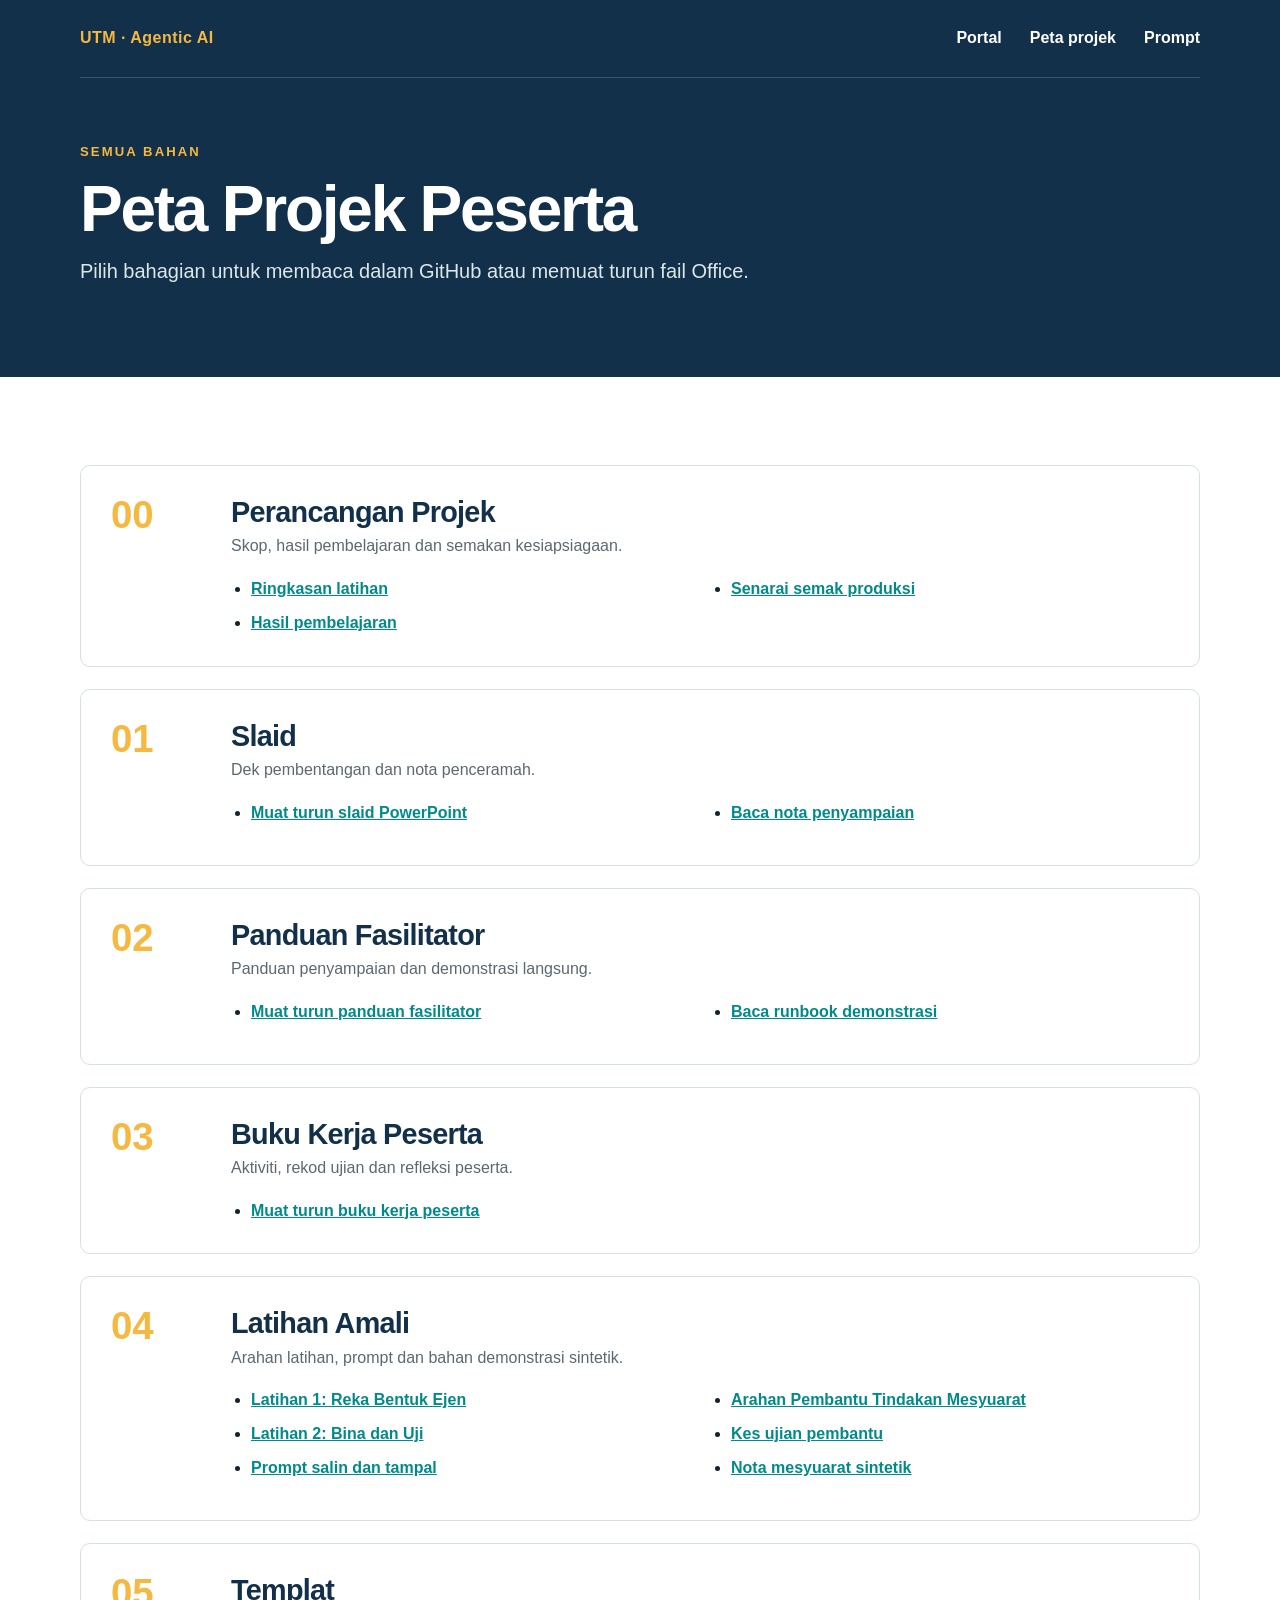
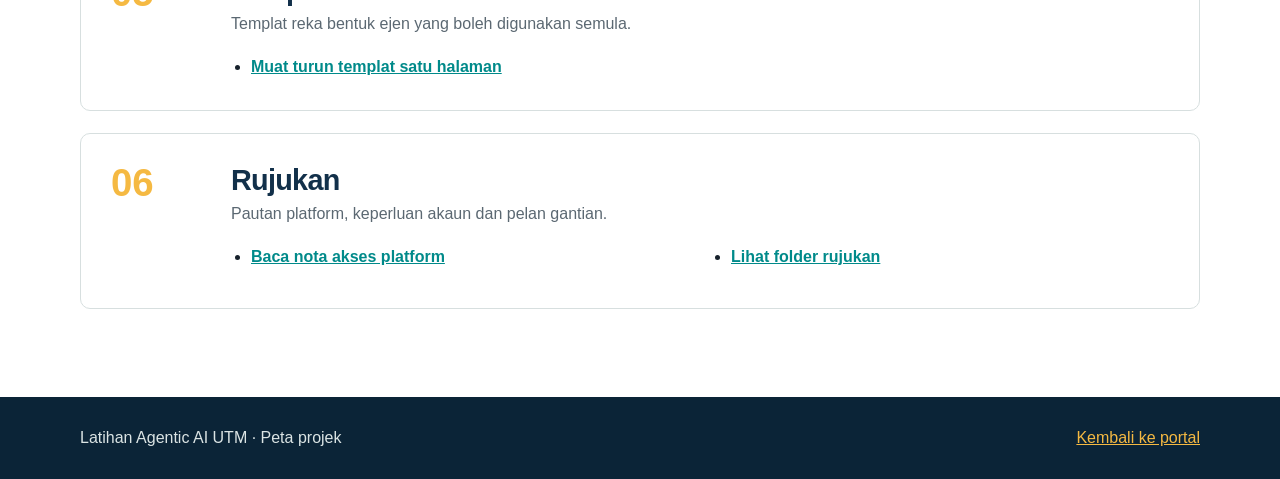
==== docs/bahan.html @ 8f8446be "Add Malay project map and material links" ====
<!doctype html>
<html lang="ms">
<head>
  <meta charset="utf-8">
  <meta name="viewport" content="width=device-width, initial-scale=1">
  <meta name="description" content="Peta projek dan semua bahan Latihan Agentic AI UTM">
  <title>Peta Projek dan Bahan — Latihan Agentic AI UTM</title>
  <link rel="stylesheet" href="styles.css">
</head>
<body>
  <header class="subhero">
    <nav class="nav shell" aria-label="Navigasi utama">
      <a class="brand" href="index.html">UTM · Agentic AI</a>
      <div class="nav-links"><a href="index.html">Portal</a><a href="bahan.html">Peta projek</a><a href="prompts.html">Prompt</a></div>
    </nav>
    <div class="shell subhero-content">
      <p class="eyebrow">SEMUA BAHAN</p>
      <h1>Peta Projek Peserta</h1>
      <p class="lead">Pilih bahagian untuk membaca dalam GitHub atau memuat turun fail Office.</p>
    </div>
  </header>
  <main class="shell section">
    <div class="project-map">
      <section class="map-group"><div class="map-number">00</div><div><h2>Perancangan Projek</h2><p>Skop, hasil pembelajaran dan semakan kesiapsiagaan.</p><ul><li><a href="https://github.com/drMurtadha/utm-agentic-ai-training/blob/agent/initial-training-materials/00_Project-Plan/training-brief.md">Ringkasan latihan</a></li><li><a href="https://github.com/drMurtadha/utm-agentic-ai-training/blob/agent/initial-training-materials/00_Project-Plan/learning-outcomes.md">Hasil pembelajaran</a></li><li><a href="https://github.com/drMurtadha/utm-agentic-ai-training/blob/agent/initial-training-materials/00_Project-Plan/production-checklist.md">Senarai semak produksi</a></li></ul></div></section>
      <section class="map-group"><div class="map-number">01</div><div><h2>Slaid</h2><p>Dek pembentangan dan nota penceramah.</p><ul><li><a href="https://github.com/drMurtadha/utm-agentic-ai-training/raw/refs/heads/agent/initial-training-materials/01_Slides/presentation.pptx">Muat turun slaid PowerPoint</a></li><li><a href="https://github.com/drMurtadha/utm-agentic-ai-training/blob/agent/initial-training-materials/01_Slides/speaker-notes.md">Baca nota penyampaian</a></li></ul></div></section>
      <section class="map-group"><div class="map-number">02</div><div><h2>Panduan Fasilitator</h2><p>Panduan penyampaian dan demonstrasi langsung.</p><ul><li><a href="https://github.com/drMurtadha/utm-agentic-ai-training/raw/refs/heads/agent/initial-training-materials/02_Facilitator-Guide/facilitator-guide.docx">Muat turun panduan fasilitator</a></li><li><a href="https://github.com/drMurtadha/utm-agentic-ai-training/blob/agent/initial-training-materials/02_Facilitator-Guide/live-demo-runbook.md">Baca runbook demonstrasi</a></li></ul></div></section>
      <section class="map-group"><div class="map-number">03</div><div><h2>Buku Kerja Peserta</h2><p>Aktiviti, rekod ujian dan refleksi peserta.</p><ul><li><a href="https://github.com/drMurtadha/utm-agentic-ai-training/raw/refs/heads/agent/initial-training-materials/03_Participant-Workbook/participant-workbook.docx">Muat turun buku kerja peserta</a></li></ul></div></section>
      <section class="map-group"><div class="map-number">04</div><div><h2>Latihan Amali</h2><p>Arahan latihan, prompt dan bahan demonstrasi sintetik.</p><ul><li><a href="https://github.com/drMurtadha/utm-agentic-ai-training/blob/agent/initial-training-materials/04_Hands-on-Exercises/exercise-1-design-an-agent.md">Latihan 1: Reka Bentuk Ejen</a></li><li><a href="https://github.com/drMurtadha/utm-agentic-ai-training/blob/agent/initial-training-materials/04_Hands-on-Exercises/exercise-2-build-and-test.md">Latihan 2: Bina dan Uji</a></li><li><a href="prompts.html">Prompt salin dan tampal</a></li><li><a href="https://github.com/drMurtadha/utm-agentic-ai-training/blob/agent/initial-training-materials/04_Hands-on-Exercises/sample-materials/meeting-assistant-gem-instructions.md">Arahan Pembantu Tindakan Mesyuarat</a></li><li><a href="https://github.com/drMurtadha/utm-agentic-ai-training/blob/agent/initial-training-materials/04_Hands-on-Exercises/sample-materials/meeting-assistant-test-cases.md">Kes ujian pembantu</a></li><li><a href="https://github.com/drMurtadha/utm-agentic-ai-training/blob/agent/initial-training-materials/04_Hands-on-Exercises/sample-materials/synthetic-meeting-notes.md">Nota mesyuarat sintetik</a></li></ul></div></section>
      <section class="map-group"><div class="map-number">05</div><div><h2>Templat</h2><p>Templat reka bentuk ejen yang boleh digunakan semula.</p><ul><li><a href="https://github.com/drMurtadha/utm-agentic-ai-training/raw/refs/heads/agent/initial-training-materials/05_Templates/one-page-agent-design-template.docx">Muat turun templat satu halaman</a></li></ul></div></section>
      <section class="map-group"><div class="map-number">06</div><div><h2>Rujukan</h2><p>Pautan platform, keperluan akaun dan pelan gantian.</p><ul><li><a href="https://github.com/drMurtadha/utm-agentic-ai-training/blob/agent/initial-training-materials/06_References/platform-access-notes.md">Baca nota akses platform</a></li><li><a href="https://github.com/drMurtadha/utm-agentic-ai-training/tree/agent/initial-training-materials/06_References">Lihat folder rujukan</a></li></ul></div></section>
    </div>
  </main>
  <footer><div class="shell"><p>Latihan Agentic AI UTM · Peta projek</p><a href="index.html">Kembali ke portal</a></div></footer>
</body>
</html>
---- docs/styles.css ----
:root { --navy:#12304a; --teal:#008a8a; --gold:#f5b942; --cream:#f7f4ec; --ink:#17212b; --muted:#5b6872; --line:#d7dfdf; --white:#fff; }
* { box-sizing:border-box; }
html { scroll-behavior:smooth; }
body { margin:0; color:var(--ink); font-family:Arial, Helvetica, sans-serif; line-height:1.55; background:var(--white); }
a { color:inherit; }
.shell { width:min(1120px, calc(100% - 40px)); margin-inline:auto; }
.hero { color:var(--white); background:linear-gradient(125deg, var(--navy) 0 72%, #0a7777 72% 100%); min-height:650px; }
.nav { min-height:78px; display:flex; align-items:center; justify-content:space-between; gap:24px; border-bottom:1px solid rgba(255,255,255,.18); }
.brand { font-weight:800; text-decoration:none; color:var(--gold); letter-spacing:.03em; }
.nav-links { display:flex; gap:28px; }
.nav-links a { color:inherit; text-decoration:none; font-weight:700; }
.hero-content { padding:90px 0 80px; max-width:1120px; }
.eyebrow { margin:0 0 14px; color:var(--teal); font-size:.82rem; font-weight:800; letter-spacing:.16em; }
.hero .eyebrow, .subhero .eyebrow { color:var(--gold); }
h1,h2,h3,p { margin-top:0; }
h1 { max-width:900px; margin-bottom:22px; font-size:clamp(2.5rem, 6vw, 4.8rem); line-height:1.06; letter-spacing:-.035em; }
h2 { margin-bottom:18px; font-size:clamp(1.8rem, 4vw, 3rem); line-height:1.12; letter-spacing:-.025em; color:var(--navy); }
h3 { margin-bottom:8px; color:var(--navy); }
.lead { max-width:760px; font-size:1.25rem; color:#dce7e8; }
.meta { margin:32px 0; display:flex; flex-wrap:wrap; gap:12px; }
.meta span { padding:8px 13px; border:1px solid rgba(255,255,255,.24); border-radius:999px; background:rgba(255,255,255,.08); }
.actions { display:flex; flex-wrap:wrap; gap:14px; }
.button { display:inline-flex; padding:13px 20px; border-radius:8px; font-weight:800; text-decoration:none; }
.button.primary { color:var(--navy); background:var(--gold); }
.button.secondary { color:var(--white); border:1px solid rgba(255,255,255,.5); }
.section { padding:88px 0; }
.section-heading { max-width:760px; margin-bottom:42px; }
.steps { display:grid; grid-template-columns:repeat(3,1fr); gap:24px; }
.steps article { padding:28px; border-top:4px solid var(--teal); background:var(--cream); }
.steps span { display:block; margin-bottom:28px; color:var(--teal); font-weight:900; }
.steps p,.resource p { color:var(--muted); }
.tinted { background:var(--cream); }
.timeline { border-left:3px solid var(--gold); }
.timeline article { display:grid; grid-template-columns:145px 1fr; gap:26px; padding:0 0 30px 32px; }
.timeline time { color:var(--teal); font-weight:800; }
.timeline h3 { margin-bottom:3px; }
.timeline p { margin-bottom:0; color:var(--muted); }
.notice { margin:18px 0 0; padding:18px 20px; border-left:4px solid var(--gold); background:var(--white); }
.resource-grid { display:grid; grid-template-columns:repeat(3,1fr); gap:20px; }
.resource { display:flex; min-height:255px; padding:26px; flex-direction:column; border:1px solid var(--line); border-radius:10px; }
.resource.featured { border-color:var(--teal); background:#edf8f7; }
.resource .tag { color:var(--teal); font-size:.72rem; font-weight:900; letter-spacing:.1em; }
.resource a { margin-top:auto; color:var(--teal); font-weight:800; text-decoration:none; }
.all-materials { margin-top:32px; text-align:center; }
.button.map-button { color:var(--white); background:var(--teal); }
.project-map { display:grid; gap:22px; }
.map-group { display:grid; grid-template-columns:92px 1fr; gap:28px; padding:30px; border:1px solid var(--line); border-radius:10px; }
.map-number { color:var(--gold); font-size:2.4rem; font-weight:900; line-height:1; }
.map-group h2 { margin-bottom:6px; font-size:1.8rem; }
.map-group p { color:var(--muted); }
.map-group ul { margin:18px 0 0; padding-left:20px; columns:2; column-gap:42px; }
.map-group li { margin-bottom:9px; break-inside:avoid; }
.map-group a { color:var(--teal); font-weight:800; }
.safety { color:var(--white); background:var(--navy); }
.safety h2 { color:var(--white); }
.safety-grid { display:grid; grid-template-columns:1fr 1.2fr; gap:60px; align-items:start; }
.safety li { margin-bottom:12px; }
footer { color:#dbe4e4; background:#0b2437; }
footer .shell { min-height:82px; display:flex; align-items:center; justify-content:space-between; gap:20px; }
footer p { margin:0; }
footer a { color:var(--gold); }
.subhero { color:var(--white); background:var(--navy); }
.subhero-content { padding:64px 0 70px; }
.subhero h1 { margin-bottom:12px; font-size:clamp(2.4rem,5vw,4rem); }
.prompt-toolbar { position:sticky; top:0; z-index:3; margin-bottom:40px; padding:18px; border:1px solid var(--line); border-radius:10px; background:rgba(255,255,255,.95); }
.prompt-toolbar label { display:block; margin-bottom:6px; color:var(--navy); font-weight:800; }
.prompt-toolbar input { width:100%; padding:12px 14px; border:1px solid #aebbbb; border-radius:7px; font:inherit; }
.prompt-content { max-width:900px; }
.prompt-content > h1 { display:none; }
.prompt-content h2 { margin-top:64px; padding-top:14px; border-top:4px solid var(--gold); font-size:2rem; }
.prompt-content h3 { margin-top:32px; }
.prompt-card { position:relative; margin:12px 0 28px; padding:48px 20px 20px; border-radius:10px; background:#0e293d; }
.prompt-card pre { margin:0; overflow:auto; color:#f7faf9; white-space:pre-wrap; font:0.93rem/1.55 ui-monospace, SFMono-Regular, Menlo, Consolas, monospace; }
.copy { position:absolute; top:10px; right:10px; padding:8px 11px; border:0; border-radius:6px; color:var(--navy); background:var(--gold); font-weight:800; cursor:pointer; }
.list-item { margin:4px 0; }
.loading { color:var(--muted); }
[hidden] { display:none !important; }
@media (max-width:850px) { .hero { background:var(--navy); } .steps,.resource-grid { grid-template-columns:1fr 1fr; } .safety-grid { grid-template-columns:1fr; gap:20px; } }
@media (max-width:620px) { .shell { width:min(100% - 28px,1120px); } .nav { align-items:flex-start; padding:20px 0; flex-direction:column; } .nav-links { gap:14px; font-size:.88rem; flex-wrap:wrap; } .hero-content { padding-top:58px; } .section { padding:64px 0; } .steps,.resource-grid { grid-template-columns:1fr; } .timeline article { grid-template-columns:1fr; gap:4px; } .map-group { grid-template-columns:1fr; gap:12px; padding:22px; } .map-group ul { columns:1; } footer .shell { padding:18px 0; align-items:flex-start; flex-direction:column; } }
@media (prefers-reduced-motion:reduce) { html { scroll-behavior:auto; } }
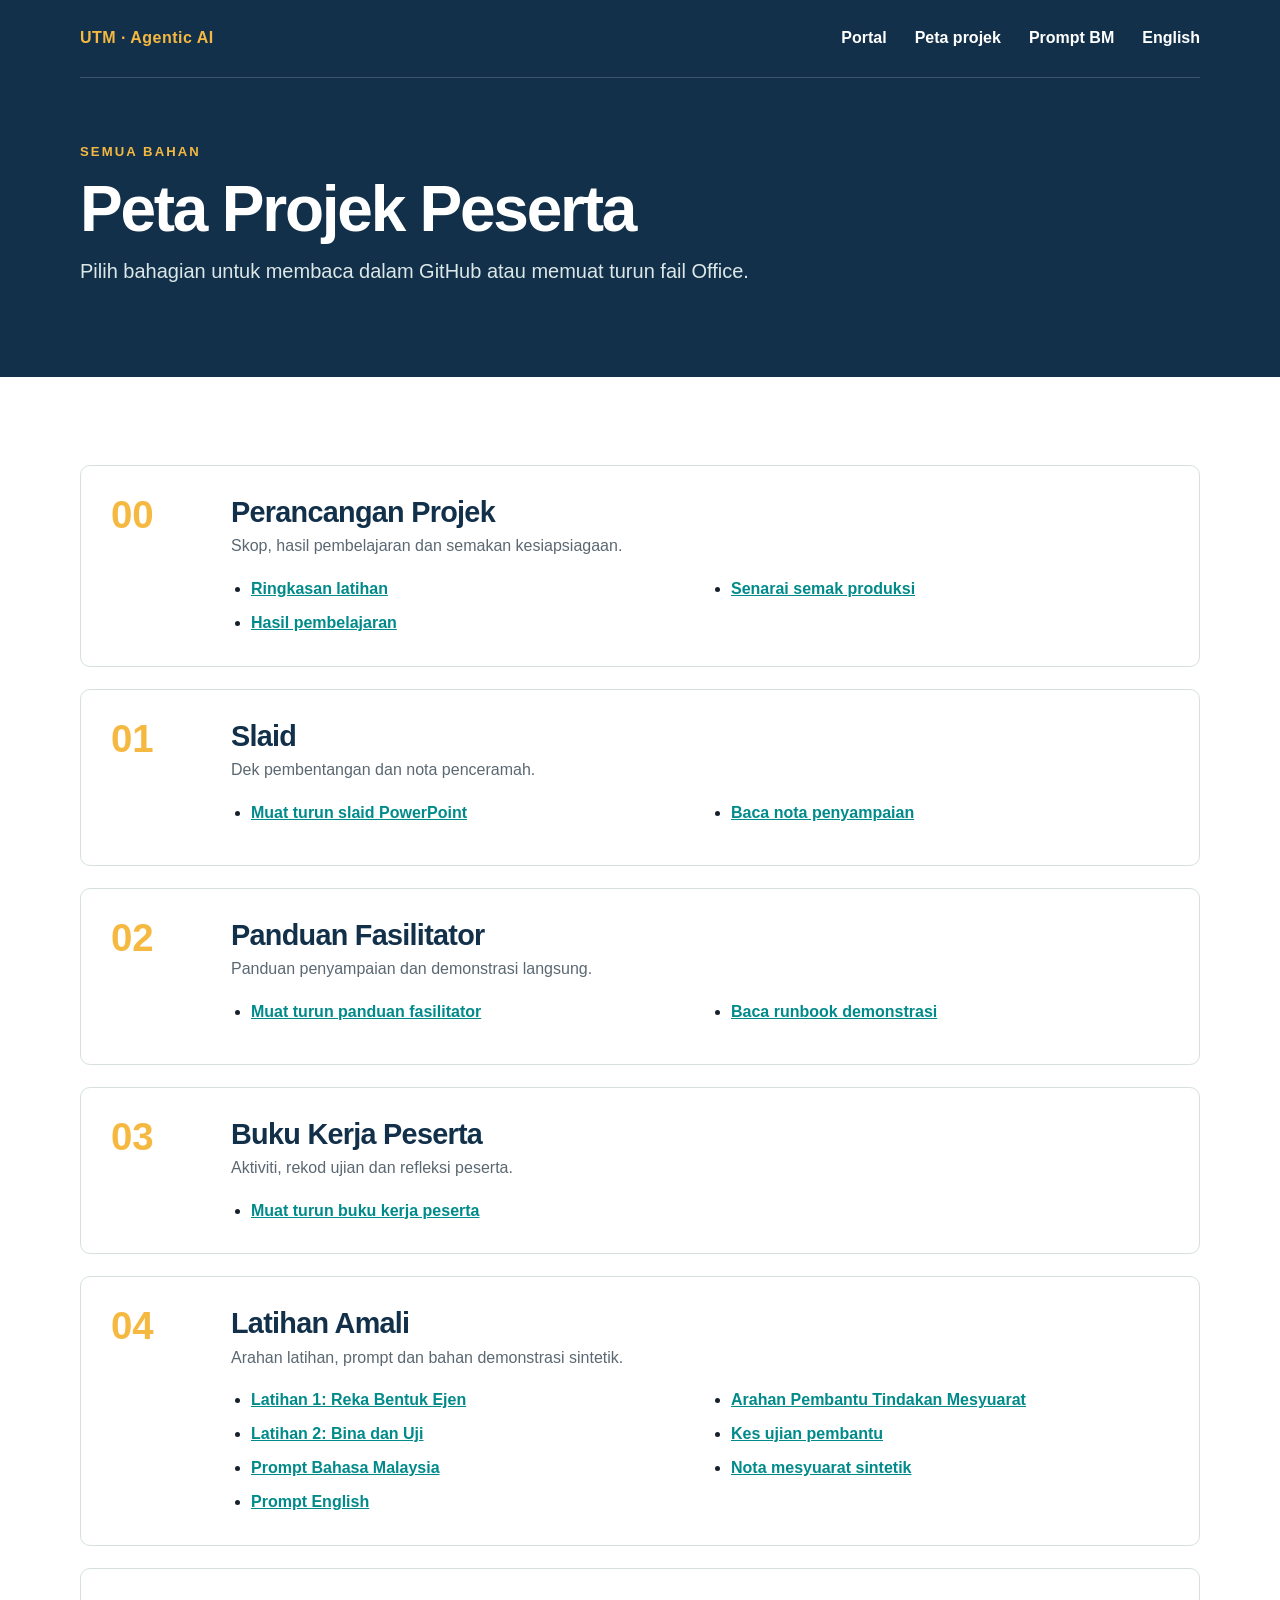
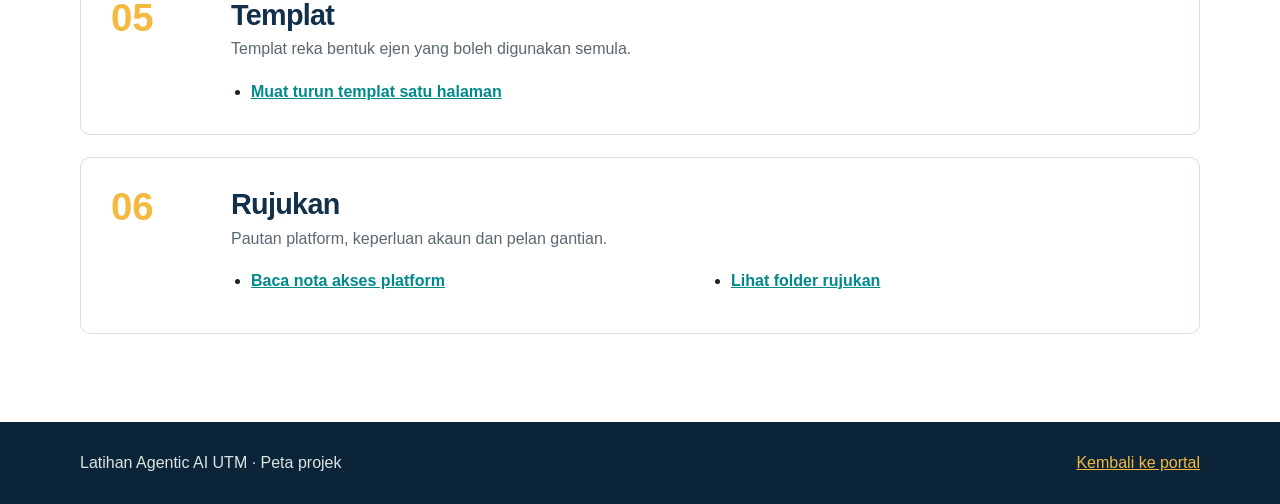
==== commit 22e1f3d5: "Add Malay visual deck and bilingual prompt packs" ====
--- a/docs/bahan.html
+++ b/docs/bahan.html
@@ -11,7 +11,7 @@
   <header class="subhero">
     <nav class="nav shell" aria-label="Navigasi utama">
       <a class="brand" href="index.html">UTM · Agentic AI</a>
-      <div class="nav-links"><a href="index.html">Portal</a><a href="bahan.html">Peta projek</a><a href="prompts.html">Prompt</a></div>
+      <div class="nav-links"><a href="index.html">Portal</a><a href="bahan.html">Peta projek</a><a href="prompts-ms.html">Prompt BM</a><a href="prompts.html">English</a></div>
     </nav>
     <div class="shell subhero-content">
       <p class="eyebrow">SEMUA BAHAN</p>
@@ -25,7 +25,7 @@
       <section class="map-group"><div class="map-number">01</div><div><h2>Slaid</h2><p>Dek pembentangan dan nota penceramah.</p><ul><li><a href="https://github.com/drMurtadha/utm-agentic-ai-training/raw/refs/heads/agent/initial-training-materials/01_Slides/presentation.pptx">Muat turun slaid PowerPoint</a></li><li><a href="https://github.com/drMurtadha/utm-agentic-ai-training/blob/agent/initial-training-materials/01_Slides/speaker-notes.md">Baca nota penyampaian</a></li></ul></div></section>
       <section class="map-group"><div class="map-number">02</div><div><h2>Panduan Fasilitator</h2><p>Panduan penyampaian dan demonstrasi langsung.</p><ul><li><a href="https://github.com/drMurtadha/utm-agentic-ai-training/raw/refs/heads/agent/initial-training-materials/02_Facilitator-Guide/facilitator-guide.docx">Muat turun panduan fasilitator</a></li><li><a href="https://github.com/drMurtadha/utm-agentic-ai-training/blob/agent/initial-training-materials/02_Facilitator-Guide/live-demo-runbook.md">Baca runbook demonstrasi</a></li></ul></div></section>
       <section class="map-group"><div class="map-number">03</div><div><h2>Buku Kerja Peserta</h2><p>Aktiviti, rekod ujian dan refleksi peserta.</p><ul><li><a href="https://github.com/drMurtadha/utm-agentic-ai-training/raw/refs/heads/agent/initial-training-materials/03_Participant-Workbook/participant-workbook.docx">Muat turun buku kerja peserta</a></li></ul></div></section>
-      <section class="map-group"><div class="map-number">04</div><div><h2>Latihan Amali</h2><p>Arahan latihan, prompt dan bahan demonstrasi sintetik.</p><ul><li><a href="https://github.com/drMurtadha/utm-agentic-ai-training/blob/agent/initial-training-materials/04_Hands-on-Exercises/exercise-1-design-an-agent.md">Latihan 1: Reka Bentuk Ejen</a></li><li><a href="https://github.com/drMurtadha/utm-agentic-ai-training/blob/agent/initial-training-materials/04_Hands-on-Exercises/exercise-2-build-and-test.md">Latihan 2: Bina dan Uji</a></li><li><a href="prompts.html">Prompt salin dan tampal</a></li><li><a href="https://github.com/drMurtadha/utm-agentic-ai-training/blob/agent/initial-training-materials/04_Hands-on-Exercises/sample-materials/meeting-assistant-gem-instructions.md">Arahan Pembantu Tindakan Mesyuarat</a></li><li><a href="https://github.com/drMurtadha/utm-agentic-ai-training/blob/agent/initial-training-materials/04_Hands-on-Exercises/sample-materials/meeting-assistant-test-cases.md">Kes ujian pembantu</a></li><li><a href="https://github.com/drMurtadha/utm-agentic-ai-training/blob/agent/initial-training-materials/04_Hands-on-Exercises/sample-materials/synthetic-meeting-notes.md">Nota mesyuarat sintetik</a></li></ul></div></section>
+      <section class="map-group"><div class="map-number">04</div><div><h2>Latihan Amali</h2><p>Arahan latihan, prompt dan bahan demonstrasi sintetik.</p><ul><li><a href="https://github.com/drMurtadha/utm-agentic-ai-training/blob/agent/initial-training-materials/04_Hands-on-Exercises/exercise-1-design-an-agent.md">Latihan 1: Reka Bentuk Ejen</a></li><li><a href="https://github.com/drMurtadha/utm-agentic-ai-training/blob/agent/initial-training-materials/04_Hands-on-Exercises/exercise-2-build-and-test.md">Latihan 2: Bina dan Uji</a></li><li><a href="prompts-ms.html">Prompt Bahasa Malaysia</a></li><li><a href="prompts.html">Prompt English</a></li><li><a href="https://github.com/drMurtadha/utm-agentic-ai-training/blob/agent/initial-training-materials/04_Hands-on-Exercises/sample-materials/meeting-assistant-gem-instructions.md">Arahan Pembantu Tindakan Mesyuarat</a></li><li><a href="https://github.com/drMurtadha/utm-agentic-ai-training/blob/agent/initial-training-materials/04_Hands-on-Exercises/sample-materials/meeting-assistant-test-cases.md">Kes ujian pembantu</a></li><li><a href="https://github.com/drMurtadha/utm-agentic-ai-training/blob/agent/initial-training-materials/04_Hands-on-Exercises/sample-materials/synthetic-meeting-notes.md">Nota mesyuarat sintetik</a></li></ul></div></section>
       <section class="map-group"><div class="map-number">05</div><div><h2>Templat</h2><p>Templat reka bentuk ejen yang boleh digunakan semula.</p><ul><li><a href="https://github.com/drMurtadha/utm-agentic-ai-training/raw/refs/heads/agent/initial-training-materials/05_Templates/one-page-agent-design-template.docx">Muat turun templat satu halaman</a></li></ul></div></section>
       <section class="map-group"><div class="map-number">06</div><div><h2>Rujukan</h2><p>Pautan platform, keperluan akaun dan pelan gantian.</p><ul><li><a href="https://github.com/drMurtadha/utm-agentic-ai-training/blob/agent/initial-training-materials/06_References/platform-access-notes.md">Baca nota akses platform</a></li><li><a href="https://github.com/drMurtadha/utm-agentic-ai-training/tree/agent/initial-training-materials/06_References">Lihat folder rujukan</a></li></ul></div></section>
     </div>
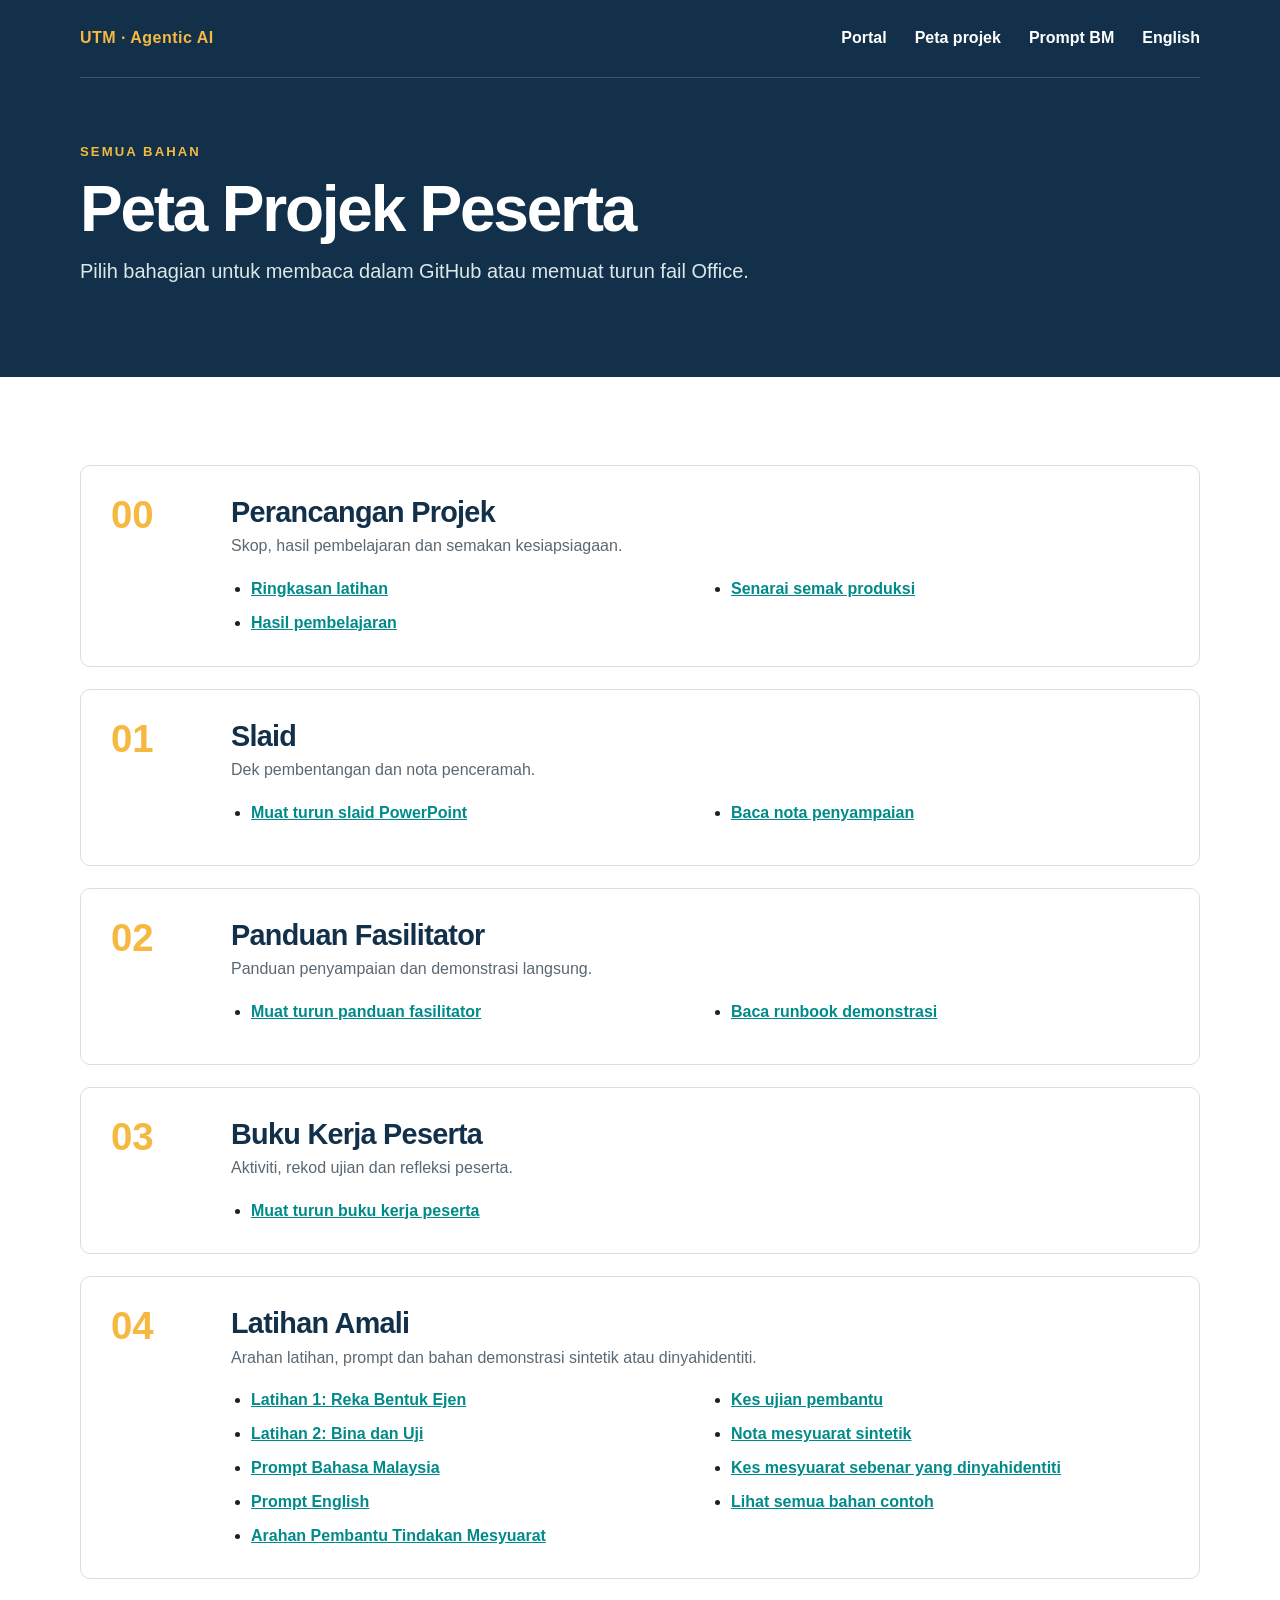
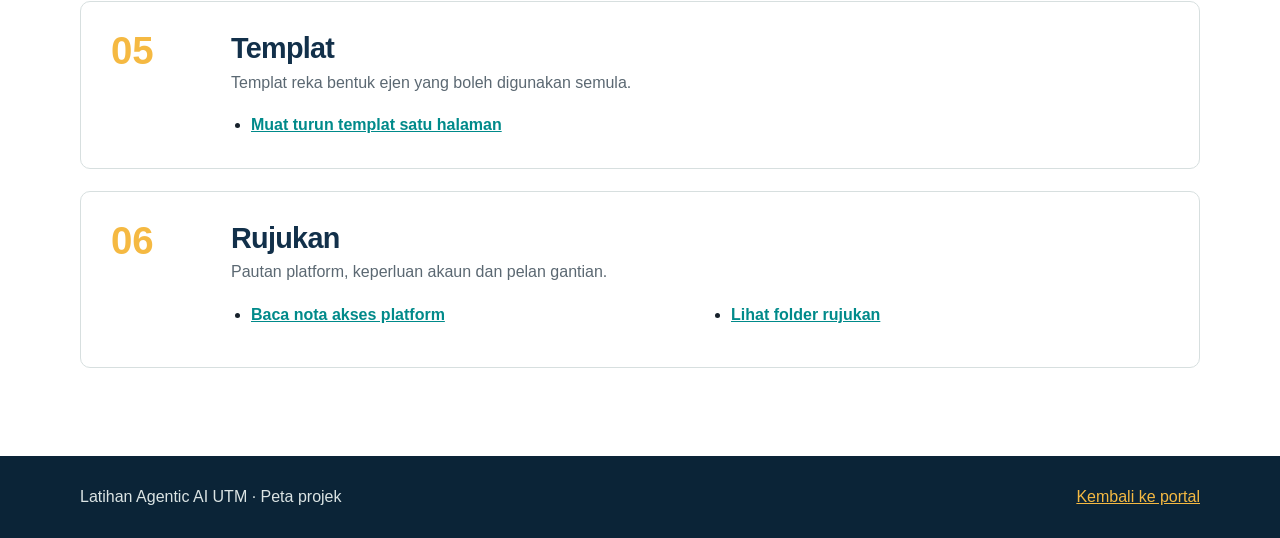
==== commit 02ca7ef2: "Add anonymized real-meeting training case" ====
--- a/docs/bahan.html
+++ b/docs/bahan.html
@@ -25,7 +25,7 @@
       <section class="map-group"><div class="map-number">01</div><div><h2>Slaid</h2><p>Dek pembentangan dan nota penceramah.</p><ul><li><a href="https://github.com/drMurtadha/utm-agentic-ai-training/raw/refs/heads/agent/initial-training-materials/01_Slides/presentation.pptx">Muat turun slaid PowerPoint</a></li><li><a href="https://github.com/drMurtadha/utm-agentic-ai-training/blob/agent/initial-training-materials/01_Slides/speaker-notes.md">Baca nota penyampaian</a></li></ul></div></section>
       <section class="map-group"><div class="map-number">02</div><div><h2>Panduan Fasilitator</h2><p>Panduan penyampaian dan demonstrasi langsung.</p><ul><li><a href="https://github.com/drMurtadha/utm-agentic-ai-training/raw/refs/heads/agent/initial-training-materials/02_Facilitator-Guide/facilitator-guide.docx">Muat turun panduan fasilitator</a></li><li><a href="https://github.com/drMurtadha/utm-agentic-ai-training/blob/agent/initial-training-materials/02_Facilitator-Guide/live-demo-runbook.md">Baca runbook demonstrasi</a></li></ul></div></section>
       <section class="map-group"><div class="map-number">03</div><div><h2>Buku Kerja Peserta</h2><p>Aktiviti, rekod ujian dan refleksi peserta.</p><ul><li><a href="https://github.com/drMurtadha/utm-agentic-ai-training/raw/refs/heads/agent/initial-training-materials/03_Participant-Workbook/participant-workbook.docx">Muat turun buku kerja peserta</a></li></ul></div></section>
-      <section class="map-group"><div class="map-number">04</div><div><h2>Latihan Amali</h2><p>Arahan latihan, prompt dan bahan demonstrasi sintetik.</p><ul><li><a href="https://github.com/drMurtadha/utm-agentic-ai-training/blob/agent/initial-training-materials/04_Hands-on-Exercises/exercise-1-design-an-agent.md">Latihan 1: Reka Bentuk Ejen</a></li><li><a href="https://github.com/drMurtadha/utm-agentic-ai-training/blob/agent/initial-training-materials/04_Hands-on-Exercises/exercise-2-build-and-test.md">Latihan 2: Bina dan Uji</a></li><li><a href="prompts-ms.html">Prompt Bahasa Malaysia</a></li><li><a href="prompts.html">Prompt English</a></li><li><a href="https://github.com/drMurtadha/utm-agentic-ai-training/blob/agent/initial-training-materials/04_Hands-on-Exercises/sample-materials/meeting-assistant-gem-instructions.md">Arahan Pembantu Tindakan Mesyuarat</a></li><li><a href="https://github.com/drMurtadha/utm-agentic-ai-training/blob/agent/initial-training-materials/04_Hands-on-Exercises/sample-materials/meeting-assistant-test-cases.md">Kes ujian pembantu</a></li><li><a href="https://github.com/drMurtadha/utm-agentic-ai-training/blob/agent/initial-training-materials/04_Hands-on-Exercises/sample-materials/synthetic-meeting-notes.md">Nota mesyuarat sintetik</a></li></ul></div></section>
+      <section class="map-group"><div class="map-number">04</div><div><h2>Latihan Amali</h2><p>Arahan latihan, prompt dan bahan demonstrasi sintetik atau dinyahidentiti.</p><ul><li><a href="https://github.com/drMurtadha/utm-agentic-ai-training/blob/agent/initial-training-materials/04_Hands-on-Exercises/exercise-1-design-an-agent.md">Latihan 1: Reka Bentuk Ejen</a></li><li><a href="https://github.com/drMurtadha/utm-agentic-ai-training/blob/agent/initial-training-materials/04_Hands-on-Exercises/exercise-2-build-and-test.md">Latihan 2: Bina dan Uji</a></li><li><a href="prompts-ms.html">Prompt Bahasa Malaysia</a></li><li><a href="prompts.html">Prompt English</a></li><li><a href="https://github.com/drMurtadha/utm-agentic-ai-training/blob/agent/initial-training-materials/04_Hands-on-Exercises/sample-materials/meeting-assistant-gem-instructions.md">Arahan Pembantu Tindakan Mesyuarat</a></li><li><a href="https://github.com/drMurtadha/utm-agentic-ai-training/blob/agent/initial-training-materials/04_Hands-on-Exercises/sample-materials/meeting-assistant-test-cases.md">Kes ujian pembantu</a></li><li><a href="https://github.com/drMurtadha/utm-agentic-ai-training/blob/agent/initial-training-materials/04_Hands-on-Exercises/sample-materials/synthetic-meeting-notes.md">Nota mesyuarat sintetik</a></li><li><a href="https://github.com/drMurtadha/utm-agentic-ai-training/blob/agent/initial-training-materials/04_Hands-on-Exercises/sample-materials/real-meeting-training-case-ms.md">Kes mesyuarat sebenar yang dinyahidentiti</a></li><li><a href="https://github.com/drMurtadha/utm-agentic-ai-training/tree/agent/initial-training-materials/04_Hands-on-Exercises/sample-materials">Lihat semua bahan contoh</a></li></ul></div></section>
       <section class="map-group"><div class="map-number">05</div><div><h2>Templat</h2><p>Templat reka bentuk ejen yang boleh digunakan semula.</p><ul><li><a href="https://github.com/drMurtadha/utm-agentic-ai-training/raw/refs/heads/agent/initial-training-materials/05_Templates/one-page-agent-design-template.docx">Muat turun templat satu halaman</a></li></ul></div></section>
       <section class="map-group"><div class="map-number">06</div><div><h2>Rujukan</h2><p>Pautan platform, keperluan akaun dan pelan gantian.</p><ul><li><a href="https://github.com/drMurtadha/utm-agentic-ai-training/blob/agent/initial-training-materials/06_References/platform-access-notes.md">Baca nota akses platform</a></li><li><a href="https://github.com/drMurtadha/utm-agentic-ai-training/tree/agent/initial-training-materials/06_References">Lihat folder rujukan</a></li></ul></div></section>
     </div>
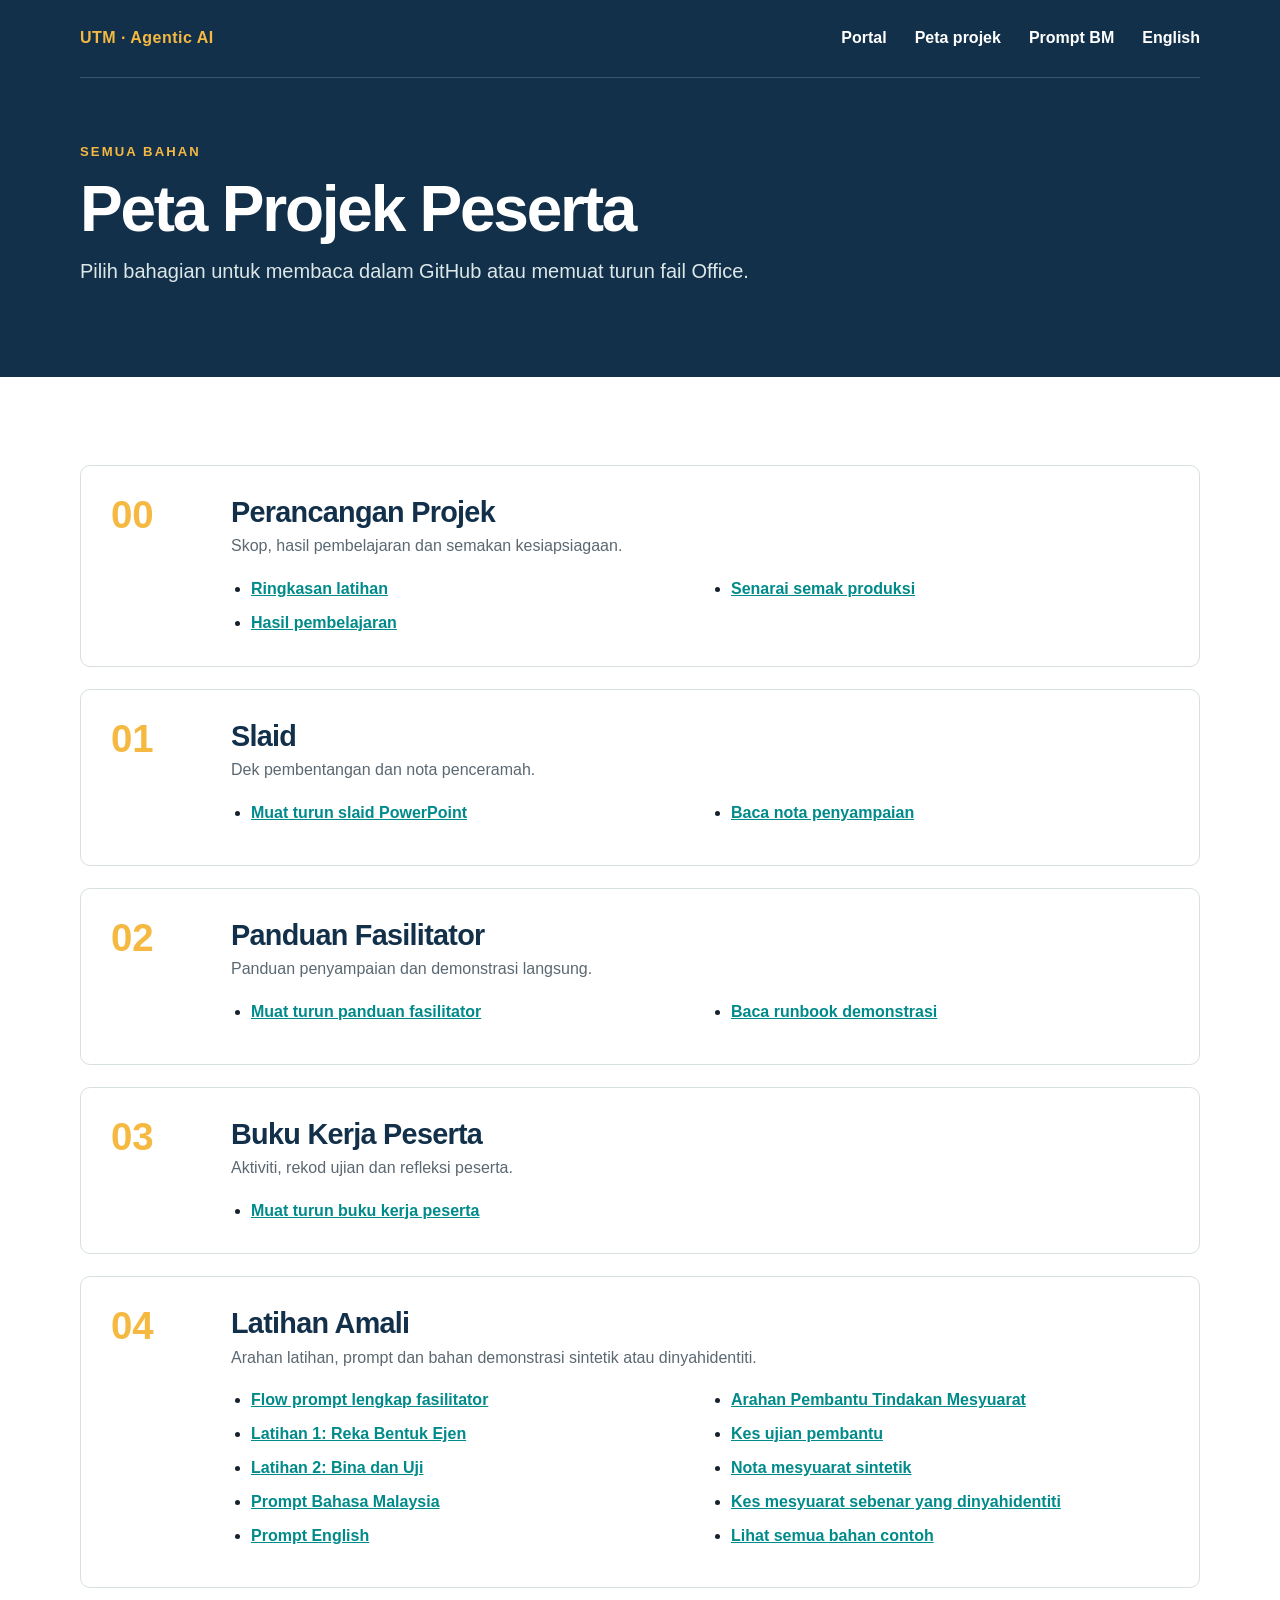
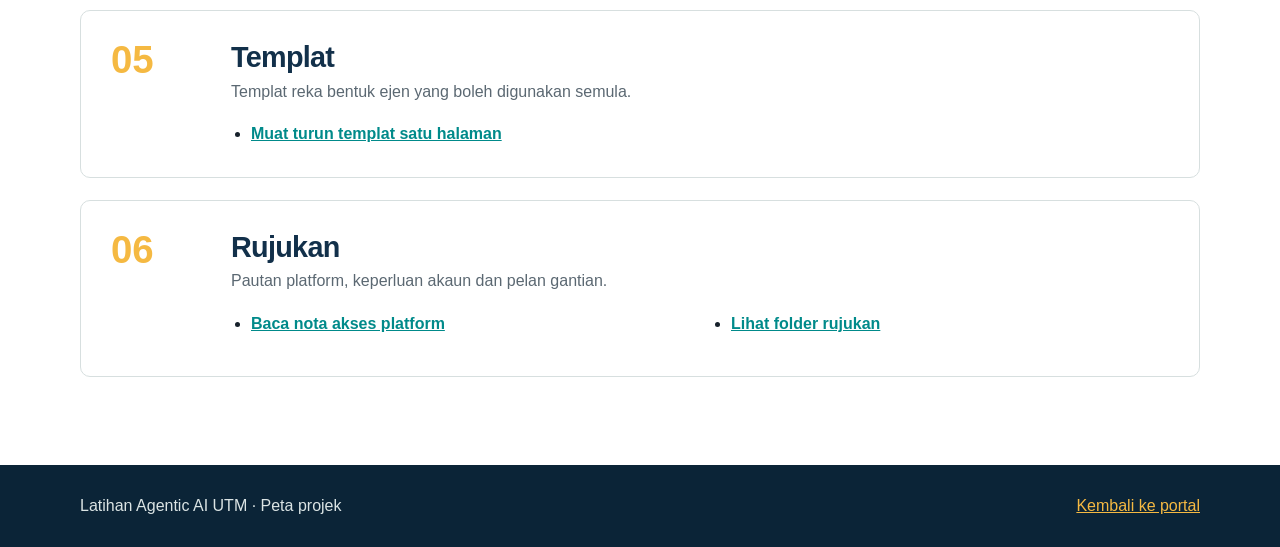
==== commit 402cc074: "Add complete meeting-minutes facilitator prompt flow" ====
--- a/docs/bahan.html
+++ b/docs/bahan.html
@@ -25,7 +25,7 @@
       <section class="map-group"><div class="map-number">01</div><div><h2>Slaid</h2><p>Dek pembentangan dan nota penceramah.</p><ul><li><a href="https://github.com/drMurtadha/utm-agentic-ai-training/raw/refs/heads/agent/initial-training-materials/01_Slides/presentation.pptx">Muat turun slaid PowerPoint</a></li><li><a href="https://github.com/drMurtadha/utm-agentic-ai-training/blob/agent/initial-training-materials/01_Slides/speaker-notes.md">Baca nota penyampaian</a></li></ul></div></section>
       <section class="map-group"><div class="map-number">02</div><div><h2>Panduan Fasilitator</h2><p>Panduan penyampaian dan demonstrasi langsung.</p><ul><li><a href="https://github.com/drMurtadha/utm-agentic-ai-training/raw/refs/heads/agent/initial-training-materials/02_Facilitator-Guide/facilitator-guide.docx">Muat turun panduan fasilitator</a></li><li><a href="https://github.com/drMurtadha/utm-agentic-ai-training/blob/agent/initial-training-materials/02_Facilitator-Guide/live-demo-runbook.md">Baca runbook demonstrasi</a></li></ul></div></section>
       <section class="map-group"><div class="map-number">03</div><div><h2>Buku Kerja Peserta</h2><p>Aktiviti, rekod ujian dan refleksi peserta.</p><ul><li><a href="https://github.com/drMurtadha/utm-agentic-ai-training/raw/refs/heads/agent/initial-training-materials/03_Participant-Workbook/participant-workbook.docx">Muat turun buku kerja peserta</a></li></ul></div></section>
-      <section class="map-group"><div class="map-number">04</div><div><h2>Latihan Amali</h2><p>Arahan latihan, prompt dan bahan demonstrasi sintetik atau dinyahidentiti.</p><ul><li><a href="https://github.com/drMurtadha/utm-agentic-ai-training/blob/agent/initial-training-materials/04_Hands-on-Exercises/exercise-1-design-an-agent.md">Latihan 1: Reka Bentuk Ejen</a></li><li><a href="https://github.com/drMurtadha/utm-agentic-ai-training/blob/agent/initial-training-materials/04_Hands-on-Exercises/exercise-2-build-and-test.md">Latihan 2: Bina dan Uji</a></li><li><a href="prompts-ms.html">Prompt Bahasa Malaysia</a></li><li><a href="prompts.html">Prompt English</a></li><li><a href="https://github.com/drMurtadha/utm-agentic-ai-training/blob/agent/initial-training-materials/04_Hands-on-Exercises/sample-materials/meeting-assistant-gem-instructions.md">Arahan Pembantu Tindakan Mesyuarat</a></li><li><a href="https://github.com/drMurtadha/utm-agentic-ai-training/blob/agent/initial-training-materials/04_Hands-on-Exercises/sample-materials/meeting-assistant-test-cases.md">Kes ujian pembantu</a></li><li><a href="https://github.com/drMurtadha/utm-agentic-ai-training/blob/agent/initial-training-materials/04_Hands-on-Exercises/sample-materials/synthetic-meeting-notes.md">Nota mesyuarat sintetik</a></li><li><a href="https://github.com/drMurtadha/utm-agentic-ai-training/blob/agent/initial-training-materials/04_Hands-on-Exercises/sample-materials/real-meeting-training-case-ms.md">Kes mesyuarat sebenar yang dinyahidentiti</a></li><li><a href="https://github.com/drMurtadha/utm-agentic-ai-training/tree/agent/initial-training-materials/04_Hands-on-Exercises/sample-materials">Lihat semua bahan contoh</a></li></ul></div></section>
+      <section class="map-group"><div class="map-number">04</div><div><h2>Latihan Amali</h2><p>Arahan latihan, prompt dan bahan demonstrasi sintetik atau dinyahidentiti.</p><ul><li><a href="flow-ms.html">Flow prompt lengkap fasilitator</a></li><li><a href="https://github.com/drMurtadha/utm-agentic-ai-training/blob/agent/initial-training-materials/04_Hands-on-Exercises/exercise-1-design-an-agent.md">Latihan 1: Reka Bentuk Ejen</a></li><li><a href="https://github.com/drMurtadha/utm-agentic-ai-training/blob/agent/initial-training-materials/04_Hands-on-Exercises/exercise-2-build-and-test.md">Latihan 2: Bina dan Uji</a></li><li><a href="prompts-ms.html">Prompt Bahasa Malaysia</a></li><li><a href="prompts.html">Prompt English</a></li><li><a href="https://github.com/drMurtadha/utm-agentic-ai-training/blob/agent/initial-training-materials/04_Hands-on-Exercises/sample-materials/meeting-assistant-gem-instructions.md">Arahan Pembantu Tindakan Mesyuarat</a></li><li><a href="https://github.com/drMurtadha/utm-agentic-ai-training/blob/agent/initial-training-materials/04_Hands-on-Exercises/sample-materials/meeting-assistant-test-cases.md">Kes ujian pembantu</a></li><li><a href="https://github.com/drMurtadha/utm-agentic-ai-training/blob/agent/initial-training-materials/04_Hands-on-Exercises/sample-materials/synthetic-meeting-notes.md">Nota mesyuarat sintetik</a></li><li><a href="https://github.com/drMurtadha/utm-agentic-ai-training/blob/agent/initial-training-materials/04_Hands-on-Exercises/sample-materials/real-meeting-training-case-ms.md">Kes mesyuarat sebenar yang dinyahidentiti</a></li><li><a href="https://github.com/drMurtadha/utm-agentic-ai-training/tree/agent/initial-training-materials/04_Hands-on-Exercises/sample-materials">Lihat semua bahan contoh</a></li></ul></div></section>
       <section class="map-group"><div class="map-number">05</div><div><h2>Templat</h2><p>Templat reka bentuk ejen yang boleh digunakan semula.</p><ul><li><a href="https://github.com/drMurtadha/utm-agentic-ai-training/raw/refs/heads/agent/initial-training-materials/05_Templates/one-page-agent-design-template.docx">Muat turun templat satu halaman</a></li></ul></div></section>
       <section class="map-group"><div class="map-number">06</div><div><h2>Rujukan</h2><p>Pautan platform, keperluan akaun dan pelan gantian.</p><ul><li><a href="https://github.com/drMurtadha/utm-agentic-ai-training/blob/agent/initial-training-materials/06_References/platform-access-notes.md">Baca nota akses platform</a></li><li><a href="https://github.com/drMurtadha/utm-agentic-ai-training/tree/agent/initial-training-materials/06_References">Lihat folder rujukan</a></li></ul></div></section>
     </div>
